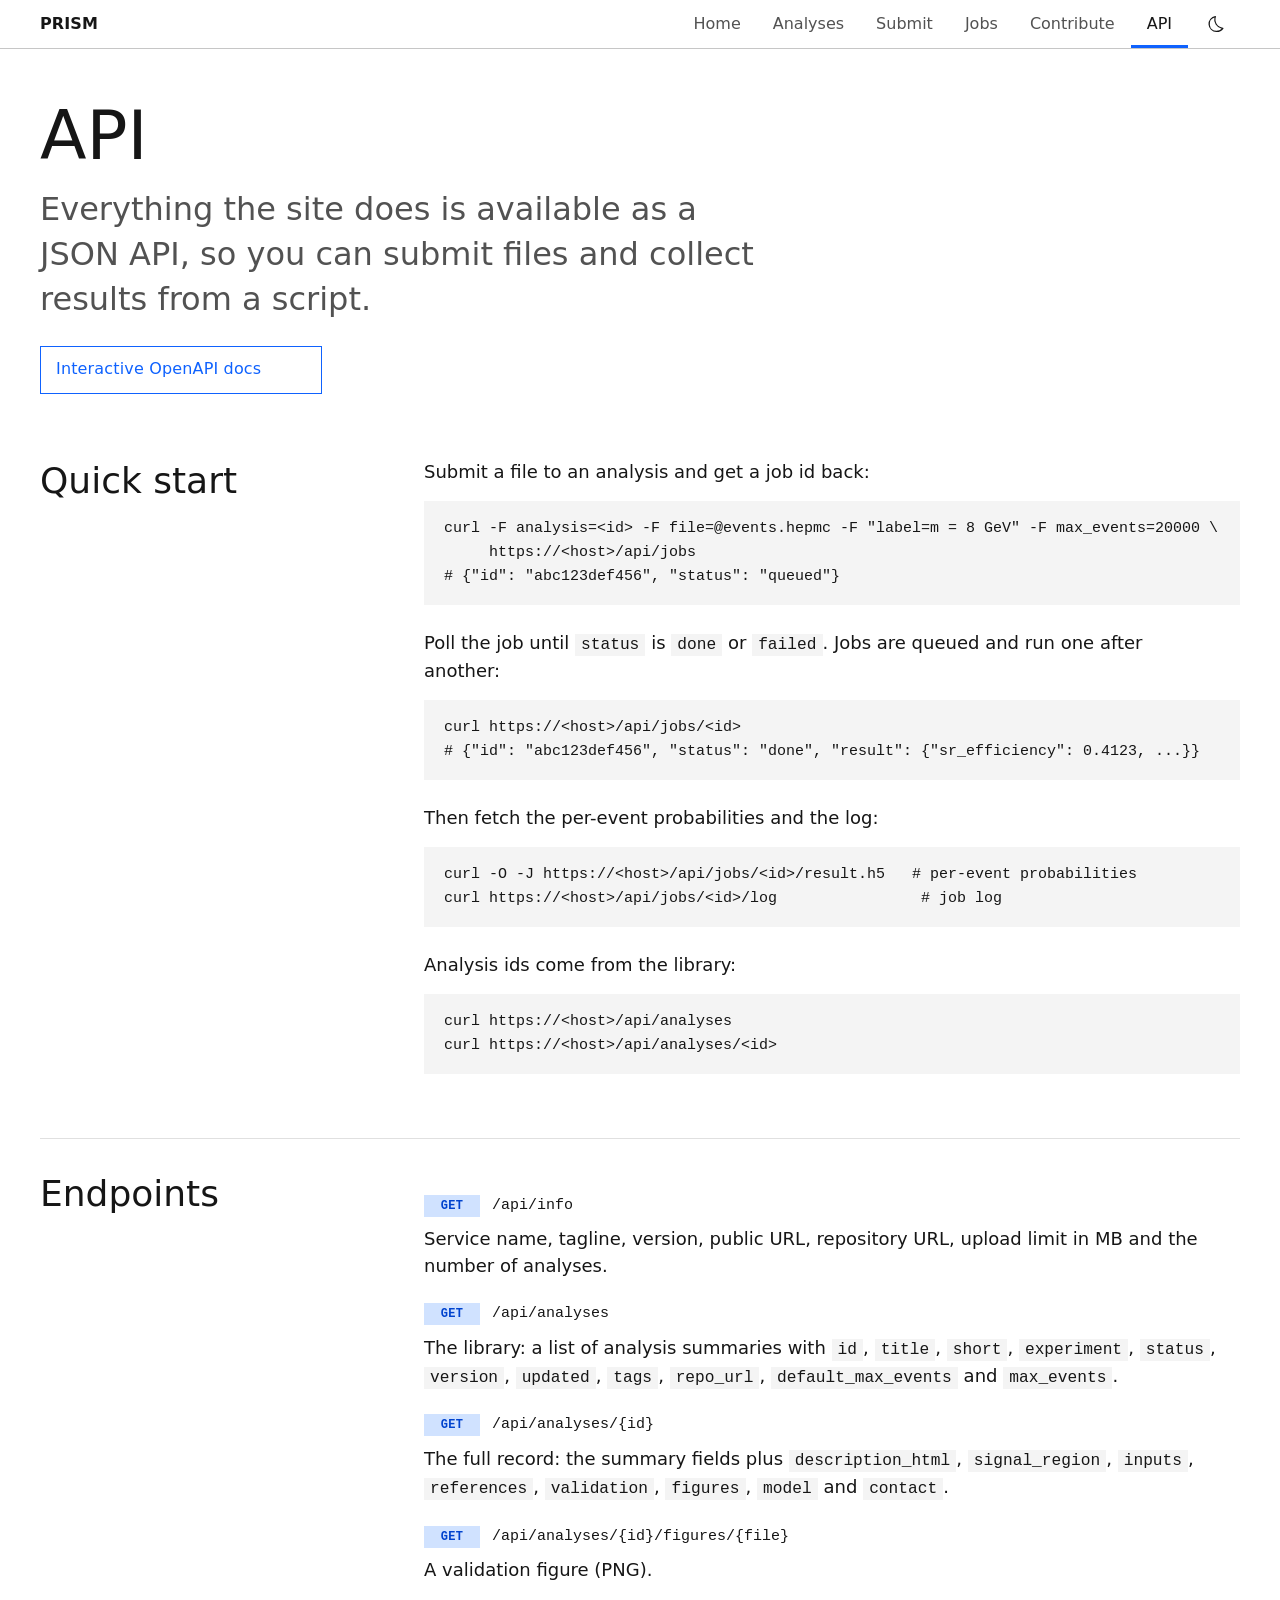
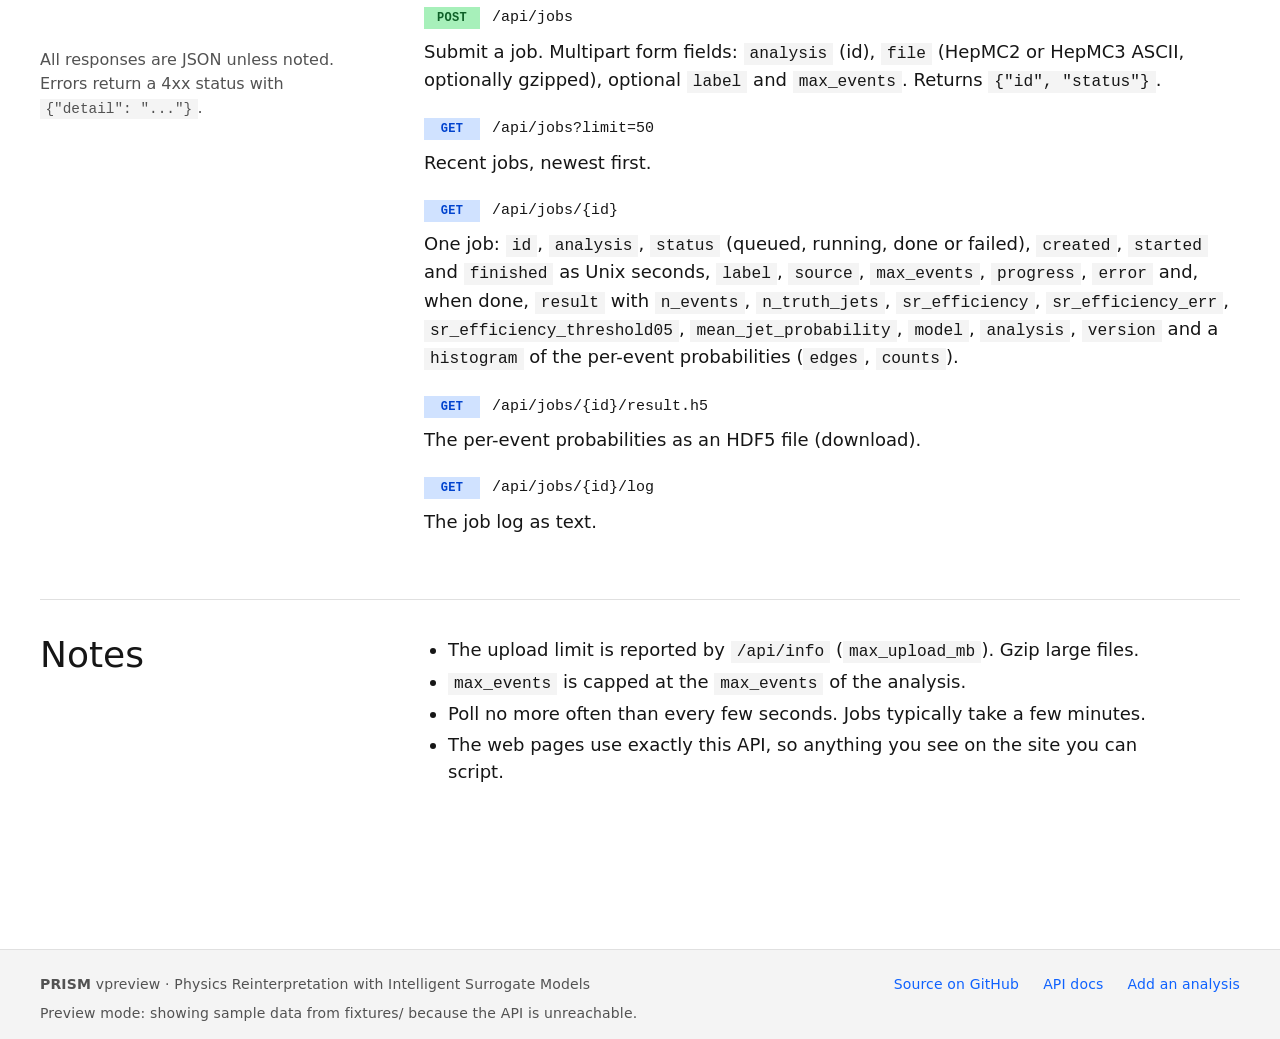
==== src/jet_surrogate/service/static/api.html @ 3278fd74 "Add the PRISM front end IBM Carbon pages for the analysis library, analysis detail, submission with " ====
<!doctype html>
<html lang="en">
<head>
  <meta charset="utf-8">
  <meta name="viewport" content="width=device-width, initial-scale=1">
  <meta name="color-scheme" content="light dark">
  <title>API · PRISM</title>
  <meta name="description" content="HTTP API of PRISM: submit HepMC files, poll jobs and download results from scripts.">
  <meta property="og:title" content="API · PRISM">
  <meta property="og:site_name" content="PRISM">
  <link rel="icon" href="favicon.svg" type="image/svg+xml">
  <link rel="preconnect" href="https://1.www.s81c.com" crossorigin>
  <link rel="stylesheet" href="https://1.www.s81c.com/common/carbon/plex/sans.css">
  <link rel="stylesheet" href="https://1.www.s81c.com/common/carbon/plex/mono.css">
  <link rel="stylesheet" href="https://1.www.s81c.com/common/carbon/web-components/tag/v2/latest/themes.css">
  <link rel="stylesheet" href="css/site.css?v=1">
  <script src="js/app.js" defer></script>
</head>
<body class="cds-theme-zone-white" data-page="api">
  <script>
    /* Theme: follow the browser/system preference, with a manual override
       stored in localStorage (set by the header toggle) */
    (function () {
      var m = window.matchMedia('(prefers-color-scheme: dark)');
      function current() {
        var stored = null;
        try { stored = localStorage.getItem('theme'); } catch (e) {}
        return stored || (m.matches ? 'dark' : 'light');
      }
      function apply() {
        document.body.className = current() === 'dark' ? 'cds-theme-zone-g100' : 'cds-theme-zone-white';
      }
      apply();
      m.addEventListener('change', apply);
      document.addEventListener('click', function (e) {
        if (e.target.closest && e.target.closest('.theme-toggle')) {
          var next = current() === 'dark' ? 'light' : 'dark';
          try { localStorage.setItem('theme', next); } catch (e2) {}
          apply();
        }
      });
    })();
  </script>
  <a class="skip-link" href="#main">Skip to main content</a>

  <header class="site-header">
    <div class="site-header__inner container">
      <a class="site-header__name" href="index.html">PRISM</a>
      <nav class="site-header__nav" aria-label="Site">
        <a href="index.html">Home</a>
        <a href="analyses.html">Analyses</a>
        <a href="submit.html">Submit</a>
        <a href="jobs.html">Jobs</a>
        <a href="contribute.html">Contribute</a>
        <a href="api.html" aria-current="page">API</a>
      </nav>
      <button class="theme-toggle" type="button" aria-label="Toggle light and dark mode">
        <svg class="icon-moon" viewBox="0 0 32 32" aria-hidden="true"><path d="M13.502 5.414a15.075 15.075 0 0 0 11.594 18.194 11.113 11.113 0 0 1-7.975 3.39c-.138 0-.278.005-.418 0a11.094 11.094 0 0 1-3.2-21.584M14.98 3a1.002 1.002 0 0 0-.175.016 13.096 13.096 0 0 0 1.825 25.981c.164.006.328 0 .49 0a13.072 13.072 0 0 0 10.703-5.555 1.01 1.01 0 0 0-.783-1.565A13.08 13.08 0 0 1 15.89 4.38 1.015 1.015 0 0 0 14.98 3Z"/></svg>
        <svg class="icon-sun" viewBox="0 0 32 32" aria-hidden="true"><path d="M16 12.005a4 4 0 1 1-4 4 4.005 4.005 0 0 1 4-4m0-2a6 6 0 1 0 6 6 6 6 0 0 0-6-6ZM5.394 6.813 6.81 5.399l3.505 3.506L8.9 10.319zM2 15.005h5v2H2zm3.394 10.193L8.9 21.692l1.414 1.414-3.505 3.506zM15 25.005h2v5h-2zm6.687-1.9 1.414-1.414 3.506 3.506-1.414 1.414zm3.313-8.1h5v2h-5zm-3.313-6.101 3.506-3.506 1.414 1.414-3.506 3.506zM15 2.005h2v5h-2z"/></svg>
      </button>
    </div>
  </header>

  <main id="main">
    <div class="container">

      <div class="page-head">
        <h1 class="page-title">API</h1>
        <p class="page-subtitle">
          Everything the site does is available as a JSON API, so you can
          submit files and collect results from a script.
        </p>
        <div class="btn-row">
          <a class="btn btn--tertiary" href="/docs">Interactive OpenAPI docs</a>
        </div>
      </div>

      <section class="section section--first">
        <h2>Quick start</h2>
        <div class="section__body">
          <p>Submit a file to an analysis and get a job id back:</p>
          <pre><code>curl -F analysis=&lt;id&gt; -F file=@events.hepmc -F &quot;label=m = 8 GeV&quot; -F max_events=20000 \
     https://&lt;host&gt;/api/jobs
# {&quot;id&quot;: &quot;abc123def456&quot;, &quot;status&quot;: &quot;queued&quot;}</code></pre>
          <p>Poll the job until <code>status</code> is <code>done</code> or <code>failed</code>. Jobs are queued and run one after another:</p>
          <pre><code>curl https://&lt;host&gt;/api/jobs/&lt;id&gt;
# {&quot;id&quot;: &quot;abc123def456&quot;, &quot;status&quot;: &quot;done&quot;, &quot;result&quot;: {&quot;sr_efficiency&quot;: 0.4123, ...}}</code></pre>
          <p>Then fetch the per-event probabilities and the log:</p>
          <pre><code>curl -O -J https://&lt;host&gt;/api/jobs/&lt;id&gt;/result.h5   # per-event probabilities
curl https://&lt;host&gt;/api/jobs/&lt;id&gt;/log                # job log</code></pre>
          <p>Analysis ids come from the library:</p>
          <pre><code>curl https://&lt;host&gt;/api/analyses
curl https://&lt;host&gt;/api/analyses/&lt;id&gt;</code></pre>
        </div>
      </section>

      <section class="section">
        <h2>Endpoints</h2>
        <p class="section__rail-note">All responses are JSON unless noted. Errors return a 4xx status with <code>{"detail": "..."}</code>.</p>
        <div class="section__body">
          <div class="endpoint"><span class="method">GET</span><code>/api/info</code></div>
          <p>Service name, tagline, version, public URL, repository URL, upload limit in MB and the number of analyses.</p>
          <div class="endpoint"><span class="method">GET</span><code>/api/analyses</code></div>
          <p>The library: a list of analysis summaries with <code>id</code>, <code>title</code>, <code>short</code>, <code>experiment</code>, <code>status</code>, <code>version</code>, <code>updated</code>, <code>tags</code>, <code>repo_url</code>, <code>default_max_events</code> and <code>max_events</code>.</p>
          <div class="endpoint"><span class="method">GET</span><code>/api/analyses/{id}</code></div>
          <p>The full record: the summary fields plus <code>description_html</code>, <code>signal_region</code>, <code>inputs</code>, <code>references</code>, <code>validation</code>, <code>figures</code>, <code>model</code> and <code>contact</code>.</p>
          <div class="endpoint"><span class="method">GET</span><code>/api/analyses/{id}/figures/{file}</code></div>
          <p>A validation figure (PNG).</p>
          <div class="endpoint"><span class="method method--post">POST</span><code>/api/jobs</code></div>
          <p>Submit a job. Multipart form fields: <code>analysis</code> (id), <code>file</code> (HepMC2 or HepMC3 ASCII, optionally gzipped), optional <code>label</code> and <code>max_events</code>. Returns <code>{"id", "status"}</code>.</p>
          <div class="endpoint"><span class="method">GET</span><code>/api/jobs?limit=50</code></div>
          <p>Recent jobs, newest first.</p>
          <div class="endpoint"><span class="method">GET</span><code>/api/jobs/{id}</code></div>
          <p>One job: <code>id</code>, <code>analysis</code>, <code>status</code> (queued, running, done or failed), <code>created</code>, <code>started</code> and <code>finished</code> as Unix seconds, <code>label</code>, <code>source</code>, <code>max_events</code>, <code>progress</code>, <code>error</code> and, when done, <code>result</code> with <code>n_events</code>, <code>n_truth_jets</code>, <code>sr_efficiency</code>, <code>sr_efficiency_err</code>, <code>sr_efficiency_threshold05</code>, <code>mean_jet_probability</code>, <code>model</code>, <code>analysis</code>, <code>version</code> and a <code>histogram</code> of the per-event probabilities (<code>edges</code>, <code>counts</code>).</p>
          <div class="endpoint"><span class="method">GET</span><code>/api/jobs/{id}/result.h5</code></div>
          <p>The per-event probabilities as an HDF5 file (download).</p>
          <div class="endpoint"><span class="method">GET</span><code>/api/jobs/{id}/log</code></div>
          <p>The job log as text.</p>
        </div>
      </section>

      <section class="section">
        <h2>Notes</h2>
        <div class="section__body">
          <ul>
            <li>The upload limit is reported by <code>/api/info</code> (<code>max_upload_mb</code>). Gzip large files.</li>
            <li><code>max_events</code> is capped at the <code>max_events</code> of the analysis.</li>
            <li>Poll no more often than every few seconds. Jobs typically take a few minutes.</li>
            <li>The web pages use exactly this API, so anything you see on the site you can script.</li>
          </ul>
        </div>
      </section>
    </div>
  </main>

  <footer class="site-footer">
    <div class="site-footer__inner container">
      <span><strong>PRISM</strong> <span data-info-version></span> · <span data-info-tagline>Physics Reinterpretation with Intelligent Surrogate Models</span></span>
      <span class="site-footer__links">
        <a href="https://github.com/jburzy/jet-surrogate" rel="noopener" data-info-repo>Source on GitHub</a>
        <a href="/docs">API docs</a>
        <a href="contribute.html">Add an analysis</a>
      </span>
    </div>
  </footer>
</body>
</html>
---- src/jet_surrogate/service/static/css/site.css ----
/* PRISM (Physics Reinterpretation with Intelligent Surrogate Models). Carbon Design System.
   Tokens come from Carbon's themes.css (cds-theme-zone-white or
   cds-theme-zone-g100 on <body>). Layout: 99rem max container, section
   heading rail on the left at desktop widths. Breakpoints 42rem and 66rem. */

*,
*::before,
*::after {
  box-sizing: border-box;
}

html {
  font-size: 100%;
}

body {
  margin: 0;
  min-height: 100vh;
  display: flex;
  flex-direction: column;
  background: var(--cds-background, #ffffff);
  color: var(--cds-text-primary, #161616);
  font-family: 'IBM Plex Sans', system-ui, -apple-system, 'Helvetica Neue', Arial, sans-serif;
  font-size: 1rem;
  line-height: 1.5;
  -webkit-font-smoothing: antialiased;
}

@media (min-width: 66rem) {
  body {
    font-size: 1.125rem;
    line-height: 1.5;
  }
}

code,
pre,
kbd,
.mono {
  font-family: 'IBM Plex Mono', 'Menlo', 'Consolas', monospace;
}

a {
  color: var(--cds-link-primary, #0f62fe);
  text-decoration: none;
}

a:hover {
  color: var(--cds-link-primary-hover, #0043ce);
  text-decoration: underline;
}

a:focus-visible,
button:focus-visible,
summary:focus-visible,
input:focus-visible,
select:focus-visible,
textarea:focus-visible,
[tabindex]:focus-visible {
  outline: 2px solid var(--cds-focus, #0f62fe);
  outline-offset: -2px;
}

img {
  max-width: 100%;
  height: auto;
}

[hidden] {
  display: none !important;
}

.visually-hidden {
  position: absolute;
  width: 1px;
  height: 1px;
  margin: -1px;
  padding: 0;
  overflow: hidden;
  clip: rect(0 0 0 0);
  white-space: nowrap;
  border: 0;
}

/* ---------- Container ---------- */

.container {
  max-width: 99rem;
  margin: 0 auto;
  padding: 0 1rem;
}

@media (min-width: 42rem) {
  .container {
    padding: 0 2rem;
  }
}

@media (min-width: 66rem) {
  .container {
    padding: 0 2.5rem;
  }
}

/* ---------- Skip link ---------- */

.skip-link {
  position: absolute;
  left: -9999px;
  top: 0;
  z-index: 9999;
  padding: 0.75rem 1rem;
  background: var(--cds-background-inverse, #393939);
  color: var(--cds-text-inverse, #ffffff);
}

.skip-link:focus {
  left: 0;
}

/* ---------- Header (Carbon UI shell style) ---------- */

.site-header {
  position: sticky;
  top: 0;
  z-index: 100;
  background: var(--cds-background, #ffffff);
  border-bottom: 1px solid var(--cds-border-subtle-01, #c6c6c6);
}

.site-header__inner {
  display: flex;
  align-items: center;
  height: 3rem;
}

.site-header__name {
  font-size: 1rem;
  font-weight: 600;
  letter-spacing: 0.1px;
  color: var(--cds-text-primary, #161616);
  white-space: nowrap;
  padding-right: 1rem;
}

.site-header__name:hover {
  color: var(--cds-text-primary, #161616);
  text-decoration: none;
}

.site-header__nav {
  margin-left: auto;
  display: flex;
  height: 100%;
}

.site-header__nav a {
  display: flex;
  align-items: center;
  height: 100%;
  padding: 0 1rem;
  font-size: 1rem;
  color: var(--cds-text-secondary, #525252);
  border-bottom: 3px solid transparent;
  border-top: 3px solid transparent;
}

.site-header__nav a:hover {
  background: var(--cds-background-hover, rgba(141, 141, 141, 0.12));
  color: var(--cds-text-primary, #161616);
  text-decoration: none;
}

.site-header__nav a[aria-current='page'] {
  color: var(--cds-text-primary, #161616);
  border-bottom-color: var(--cds-border-interactive, #0f62fe);
}

/* Narrow screens: name + toggle on the first row, nav on its own
   scrollable row so all items stay reachable */
@media (max-width: 41.98rem) {
  .site-header__inner {
    flex-wrap: wrap;
    height: auto;
  }

  .site-header__name {
    display: flex;
    align-items: center;
    height: 2.75rem;
    order: 1;
  }

  button.theme-toggle {
    order: 2;
    margin-left: auto;
    height: 2.75rem;
  }

  .site-header__nav {
    order: 3;
    width: 100%;
    margin-left: 0;
    height: 2.75rem;
    overflow-x: auto;
  }

  .site-header__nav a {
    padding: 0 0.75rem;
    white-space: nowrap;
  }
}

.theme-toggle {
  display: flex;
  align-items: center;
  justify-content: center;
  width: 3rem;
  height: 3rem;
  margin-left: 0.25rem;
  background: none;
  border: none;
  cursor: pointer;
  color: var(--cds-icon-primary, #161616);
}

.theme-toggle:hover {
  background: var(--cds-background-hover, rgba(141, 141, 141, 0.12));
}

.theme-toggle svg {
  width: 1.25rem;
  height: 1.25rem;
  fill: currentColor;
}

.theme-toggle .icon-sun {
  display: none;
}

.cds-theme-zone-g100 .theme-toggle .icon-moon {
  display: none;
}

.cds-theme-zone-g100 .theme-toggle .icon-sun {
  display: block;
}

/* ---------- Main ---------- */

main {
  flex: 1 0 auto;
  padding-top: 2rem;
  padding-bottom: 4rem;
}

@media (min-width: 66rem) {
  main {
    padding-top: 3rem;
    padding-bottom: 6rem;
  }
}

/* ---------- Type ---------- */

.page-title {
  margin: 0 0 0.75rem;
  font-size: clamp(2.25rem, 1.5rem + 3.5vw, 4.25rem);
  line-height: 1.15;
  font-weight: 300;
}

.page-subtitle {
  margin: 0 0 1rem;
  max-width: 46rem;
  font-size: clamp(1.375rem, 1rem + 1.25vw, 2rem);
  line-height: 1.4;
  font-weight: 300;
  color: var(--cds-text-secondary, #525252);
}

.eyebrow {
  margin: 0 0 0.25rem;
  font-size: 0.875rem;
  letter-spacing: 0.16px;
  color: var(--cds-text-secondary, #525252);
}

@media (min-width: 66rem) {
  .eyebrow {
    font-size: 1.125rem;
  }
}

h2 {
  margin: 0 0 1rem;
  font-size: clamp(1.625rem, 1.25rem + 1.25vw, 2.25rem);
  line-height: 1.3;
  font-weight: 400;
}

h3 {
  margin: 0 0 0.5rem;
  font-size: 1.5rem;
  line-height: 1.4;
  font-weight: 600;
}

h4 {
  margin: 1.5rem 0 0.5rem;
  font-size: 1.125rem;
  line-height: 1.4;
  font-weight: 600;
}

p {
  margin: 0 0 1rem;
  max-width: 46rem;
}

ul,
ol {
  max-width: 46rem;
  margin: 0 0 1rem;
  padding-left: 1.5rem;
}

li {
  margin: 0.25rem 0;
}

.muted {
  color: var(--cds-text-secondary, #525252);
}

.small {
  font-size: 0.875rem;
  line-height: 1.4;
}

p code,
li code,
td code {
  background: var(--cds-layer-01, #f4f4f4);
  padding: 0.125em 0.375em;
  font-size: 0.9em;
}

pre {
  max-width: 60rem;
  margin: 1rem 0 1.5rem;
  padding: 1rem 1.25rem;
  background: var(--cds-layer-01, #f4f4f4);
  overflow-x: auto;
  font-size: 0.9375rem;
  line-height: 1.6;
}

pre code {
  background: none;
  padding: 0;
  font-size: inherit;
}

/* ---------- Page head (title block) ---------- */

.page-head {
  margin-bottom: 3rem;
}

@media (min-width: 66rem) {
  .page-head {
    margin-bottom: 4rem;
  }
}

.page-head .tag-row {
  margin-bottom: 1rem;
}

/* ---------- Home hero ---------- */

.hero {
  padding: 1rem 0 3rem;
  margin-bottom: 3rem;
  border-bottom: 1px solid var(--cds-border-subtle-00, #e0e0e0);
}

.hero .page-subtitle {
  max-width: 52rem;
}

@media (min-width: 66rem) {
  .hero {
    padding-top: 2rem;
    padding-bottom: 4rem;
    margin-bottom: 4rem;
  }
}

/* ---------- Section: heading rail left, content right ---------- */

.section {
  margin: 0 0 3rem;
  padding-top: 2rem;
  border-top: 1px solid var(--cds-border-subtle-00, #e0e0e0);
}

.section--first {
  border-top: none;
  padding-top: 0;
}

.section__body > :last-child {
  margin-bottom: 0;
}

@media (min-width: 66rem) {
  .section {
    display: grid;
    grid-template-columns: minmax(14rem, 20rem) minmax(0, 1fr);
    gap: 2rem 4rem;
    margin-bottom: 4rem;
  }

  .section > h2,
  .section > h3 {
    grid-column: 1;
  }

  .section__rail-note {
    grid-column: 1;
    align-self: start;
  }

  .section__body {
    grid-column: 2;
    grid-row: 1 / span 2;
  }
}

.section__rail-note {
  margin: -0.5rem 0 1.5rem;
  color: var(--cds-text-secondary, #525252);
  font-size: 1rem;
}

/* ---------- Buttons (Carbon primary/tertiary) ---------- */

.btn-row {
  display: flex;
  flex-wrap: wrap;
  gap: 1rem;
  margin: 1.5rem 0 0;
}

.btn {
  display: inline-flex;
  align-items: center;
  min-height: 3rem;
  padding: calc(0.875rem - 3px) 3.75rem calc(0.875rem - 3px) 0.9375rem;
  font-family: inherit;
  font-size: 1rem;
  line-height: 1.29;
  letter-spacing: 0.16px;
  border: 1px solid transparent;
  cursor: pointer;
  text-decoration: none;
}

.btn--primary {
  background: var(--cds-button-primary, #0f62fe);
  color: var(--cds-text-on-color, #ffffff);
}

.btn--primary:hover {
  background: var(--cds-button-primary-hover, #0050e6);
  color: var(--cds-text-on-color, #ffffff);
  text-decoration: none;
}

.btn--tertiary {
  background: transparent;
  color: var(--cds-button-tertiary, #0f62fe);
  border-color: var(--cds-button-tertiary, #0f62fe);
}

.btn--tertiary:hover {
  background: var(--cds-button-tertiary-hover, #0050e6);
  border-color: var(--cds-button-tertiary-hover, #0050e6);
  color: var(--cds-text-on-color, #ffffff);
  text-decoration: none;
}

.btn--ghost {
  background: transparent;
  color: var(--cds-link-primary, #0f62fe);
  padding-right: 0.9375rem;
}

.btn--ghost:hover {
  background: var(--cds-background-hover, rgba(141, 141, 141, 0.12));
  text-decoration: none;
}

.btn--sm {
  min-height: 2rem;
  padding: 0.375rem 1rem;
  font-size: 0.875rem;
}

.btn[disabled],
.btn:disabled {
  background: var(--cds-button-disabled, #c6c6c6);
  border-color: transparent;
  color: var(--cds-text-on-color-disabled, #8d8d8d);
  cursor: not-allowed;
}

/* ---------- Tags (Carbon tag palette) ---------- */

.tag-row {
  display: flex;
  flex-wrap: wrap;
  gap: 0.5rem;
  margin: 0 0 0.75rem;
}

.tag-row .tag {
  margin-right: 0;
}

.tag {
  display: inline-flex;
  align-items: center;
  height: 1.5rem;
  padding: 0 0.625rem;
  margin-right: 0.5rem;
  border-radius: 0.9375rem;
  font-size: 0.75rem;
  font-weight: 400;
  letter-spacing: 0.32px;
  white-space: nowrap;
  vertical-align: middle;
  position: relative;
  top: -0.0625rem;
  background: var(--cds-layer-02, #e0e0e0);
  color: var(--cds-text-primary, #161616);
}

.tag--blue {
  background: #d0e2ff;
  color: #0043ce;
}

.tag--green {
  background: #a7f0ba;
  color: #0e6027;
}

.tag--purple {
  background: #e8daff;
  color: #6929c4;
}

.tag--cyan {
  background: #bae6ff;
  color: #00539a;
}

.tag--teal {
  background: #9ef0f0;
  color: #004144;
}

.tag--magenta {
  background: #ffd6e8;
  color: #9f1853;
}

.tag--red {
  background: #ffd7d9;
  color: #a2191f;
}

.tag--gray {
  background: #e0e0e0;
  color: #393939;
}

.tag--warm {
  background: #e5e0df;
  color: #3c3838;
}

.cds-theme-zone-g100 .tag--blue {
  background: #0043ce;
  color: #d0e2ff;
}

.cds-theme-zone-g100 .tag--green {
  background: #0e6027;
  color: #a7f0ba;
}

.cds-theme-zone-g100 .tag--purple {
  background: #6929c4;
  color: #e8daff;
}

.cds-theme-zone-g100 .tag--cyan {
  background: #003a6d;
  color: #82cfff;
}

.cds-theme-zone-g100 .tag--teal {
  background: #004144;
  color: #3ddbd9;
}

.cds-theme-zone-g100 .tag--magenta {
  background: #9f1853;
  color: #ffd6e8;
}

.cds-theme-zone-g100 .tag--red {
  background: #a2191f;
  color: #ffd7d9;
}

.cds-theme-zone-g100 .tag--gray {
  background: #525252;
  color: #e0e0e0;
}

.cds-theme-zone-g100 .tag--warm {
  background: #565151;
  color: #e5e0df;
}

/* ---------- Steps (how it works) ---------- */

.steps {
  list-style: none;
  display: grid;
  grid-template-columns: 1fr;
  gap: 1px;
  margin: 0;
  padding: 0;
  max-width: none;
}

@media (min-width: 42rem) {
  .steps {
    grid-template-columns: repeat(3, minmax(0, 1fr));
  }
}

.steps li {
  margin: 0;
  padding: 1.5rem;
  background: var(--cds-layer-01, #f4f4f4);
}

.steps .step__num {
  display: block;
  font-family: 'IBM Plex Mono', monospace;
  font-size: 2rem;
  font-weight: 300;
  line-height: 1;
  margin-bottom: 1rem;
  color: var(--cds-link-primary, #0f62fe);
}

.steps h3 {
  font-size: 1.125rem;
  margin: 0 0 0.5rem;
}

.steps p {
  margin: 0;
  font-size: 1rem;
  color: var(--cds-text-secondary, #525252);
}

/* ---------- Analysis cards ---------- */

.card-grid {
  display: grid;
  grid-template-columns: 1fr;
  gap: 1px;
}

@media (min-width: 42rem) {
  .card-grid {
    grid-template-columns: repeat(2, minmax(0, 1fr));
  }
}

@media (min-width: 66rem) {
  .card-grid {
    grid-template-columns: repeat(3, minmax(0, 1fr));
  }
}

.card {
  position: relative;
  display: flex;
  flex-direction: column;
  min-height: 14rem;
  padding: 1.5rem;
  background: var(--cds-layer-01, #f4f4f4);
  border-bottom: 3px solid transparent;
}

.card:hover {
  background: var(--cds-layer-hover-01, #e8e8e8);
}

.card:focus-within {
  outline: 2px solid var(--cds-focus, #0f62fe);
  outline-offset: -2px;
}

.card h3 {
  font-size: 1.25rem;
  font-weight: 600;
  line-height: 1.35;
  margin: 0 0 0.5rem;
}

.card h3 a {
  color: inherit;
}

.card h3 a:hover {
  text-decoration: none;
}

.card h3 a::after {
  content: '';
  position: absolute;
  inset: 0;
}

.card p {
  margin: 0 0 1rem;
  font-size: 1rem;
  color: var(--cds-text-secondary, #525252);
}

.card__meta {
  margin-top: auto;
  display: flex;
  justify-content: space-between;
  align-items: flex-end;
  gap: 1rem;
  font-size: 0.875rem;
  color: var(--cds-text-secondary, #525252);
}

.card__arrow {
  width: 1.25rem;
  height: 1.25rem;
  fill: var(--cds-link-primary, #0f62fe);
  flex: none;
}

.empty {
  padding: 1.5rem;
  background: var(--cds-layer-01, #f4f4f4);
  color: var(--cds-text-secondary, #525252);
}

/* ---------- Key/value list ---------- */

.kv {
  display: grid;
  grid-template-columns: 1fr;
  gap: 0.25rem 1.5rem;
  margin: 0 0 1rem;
  max-width: 46rem;
}

@media (min-width: 42rem) {
  .kv {
    grid-template-columns: max-content minmax(0, 1fr);
  }
}

.kv dt {
  color: var(--cds-text-secondary, #525252);
  font-size: 0.9375rem;
}

.kv dd {
  margin: 0 0 0.5rem;
  overflow-wrap: anywhere;
}

@media (min-width: 42rem) {
  .kv dd {
    margin-bottom: 0.25rem;
  }
}

/* ---------- Tables (Carbon data table look) ---------- */

.table-wrap {
  overflow-x: auto;
  max-width: 100%;
  margin: 0 0 1rem;
}

table.data {
  width: 100%;
  border-collapse: collapse;
  font-size: 0.9375rem;
}

table.data th,
table.data td {
  text-align: left;
  padding: 0.75rem 1rem;
  vertical-align: top;
  border-bottom: 1px solid var(--cds-border-subtle-00, #e0e0e0);
}

table.data th {
  background: var(--cds-layer-accent-01, #e0e0e0);
  font-weight: 600;
  white-space: nowrap;
}

table.data tbody tr {
  background: var(--cds-layer-01, #f4f4f4);
}

table.data tbody tr:hover {
  background: var(--cds-layer-hover-01, #e8e8e8);
}

table.data td.num,
table.data th.num {
  text-align: right;
  font-variant-numeric: tabular-nums;
}

table.data td.nowrap {
  white-space: nowrap;
}

/* ---------- Figures (validation plots) ---------- */

.figure-grid {
  display: grid;
  grid-template-columns: 1fr;
  gap: 2rem;
  margin: 0 0 1.5rem;
}

@media (min-width: 42rem) {
  .figure-grid {
    grid-template-columns: repeat(auto-fit, minmax(20rem, 1fr));
  }
}

.figure-grid figure {
  margin: 0;
}

.figure-grid img {
  display: block;
  width: 100%;
  background: #ffffff;
  padding: 0.5rem;
}

.figure-grid figcaption {
  padding-top: 0.5rem;
  font-size: 0.9375rem;
  line-height: 1.45;
  color: var(--cds-text-secondary, #525252);
}

.figure-missing {
  display: flex;
  align-items: center;
  justify-content: center;
  aspect-ratio: 4 / 3;
  background: var(--cds-layer-01, #f4f4f4);
  color: var(--cds-text-secondary, #525252);
  font-size: 0.875rem;
  padding: 1rem;
  text-align: center;
}

/* ---------- Forms (Carbon text input / select) ---------- */

.form {
  max-width: 46rem;
}

.field {
  margin: 0 0 1.5rem;
}

.field label,
.field .field__label {
  display: block;
  margin-bottom: 0.5rem;
  font-size: 0.75rem;
  letter-spacing: 0.32px;
  color: var(--cds-text-secondary, #525252);
}

.field input[type='text'],
.field input[type='number'],
.field select,
.field textarea {
  display: block;
  width: 100%;
  height: 2.5rem;
  padding: 0 1rem;
  font-family: inherit;
  font-size: 0.875rem;
  color: var(--cds-text-primary, #161616);
  background: var(--cds-field-01, #f4f4f4);
  border: none;
  border-bottom: 1px solid var(--cds-border-strong-01, #8d8d8d);
  border-radius: 0;
}

.field select {
  appearance: none;
  -webkit-appearance: none;
  padding-right: 2.5rem;
  background-image: url("data:image/svg+xml,%3Csvg xmlns='http://www.w3.org/2000/svg' viewBox='0 0 16 16'%3E%3Cpath fill='%23161616' d='M8 11 3 6l.7-.7L8 9.6l4.3-4.3.7.7z'/%3E%3C/svg%3E");
  background-repeat: no-repeat;
  background-position: right 1rem center;
  background-size: 1rem;
}

.cds-theme-zone-g100 .field select {
  background-image: url("data:image/svg+xml,%3Csvg xmlns='http://www.w3.org/2000/svg' viewBox='0 0 16 16'%3E%3Cpath fill='%23f4f4f4' d='M8 11 3 6l.7-.7L8 9.6l4.3-4.3.7.7z'/%3E%3C/svg%3E");
}

.field input:focus,
.field select:focus,
.field textarea:focus {
  outline: 2px solid var(--cds-focus, #0f62fe);
  outline-offset: -2px;
}

.field input[disabled],
.field select[disabled] {
  color: var(--cds-text-disabled, #c6c6c6);
  border-bottom-color: transparent;
  cursor: not-allowed;
}

.field__help {
  margin: 0.375rem 0 0;
  font-size: 0.75rem;
  letter-spacing: 0.32px;
  color: var(--cds-text-helper, #6f6f6f);
}

.field__help--error {
  color: var(--cds-text-error, #da1e28);
}

.field--narrow {
  max-width: 16rem;
}

/* ---------- Drop zone (Carbon file uploader drop container) ---------- */

.dropzone {
  display: flex;
  flex-direction: column;
  align-items: center;
  justify-content: center;
  gap: 0.5rem;
  min-height: 8rem;
  padding: 1.5rem;
  text-align: center;
  border: 1px dashed var(--cds-border-strong-01, #8d8d8d);
  background: var(--cds-field-01, #f4f4f4);
  color: var(--cds-link-primary, #0f62fe);
  cursor: pointer;
}

.dropzone:hover,
.dropzone.is-dragover {
  background: var(--cds-field-hover-01, #e8e8e8);
  border-color: var(--cds-border-interactive, #0f62fe);
}

.dropzone.is-dragover {
  border-style: solid;
}

.dropzone svg {
  width: 2rem;
  height: 2rem;
  fill: currentColor;
}

.dropzone .dropzone__hint {
  margin: 0;
  font-size: 0.875rem;
  color: var(--cds-text-secondary, #525252);
}

.file-item {
  display: flex;
  align-items: center;
  gap: 1rem;
  margin-top: 0.5rem;
  padding: 0.75rem 1rem;
  background: var(--cds-layer-01, #f4f4f4);
  font-size: 0.875rem;
}

.file-item__name {
  flex: 1 1 auto;
  min-width: 0;
  overflow-wrap: anywhere;
  font-family: 'IBM Plex Mono', monospace;
}

.file-item__size {
  flex: none;
  color: var(--cds-text-secondary, #525252);
  white-space: nowrap;
}

.file-item__remove {
  flex: none;
  display: inline-flex;
  align-items: center;
  justify-content: center;
  width: 2rem;
  height: 2rem;
  border: none;
  background: none;
  cursor: pointer;
  color: var(--cds-icon-primary, #161616);
}

.file-item__remove:hover {
  background: var(--cds-background-hover, rgba(141, 141, 141, 0.12));
}

.file-item__remove svg {
  width: 1rem;
  height: 1rem;
  fill: currentColor;
}

/* ---------- Progress bar (Carbon progress bar look) ---------- */

.progress {
  margin: 1rem 0;
  max-width: 46rem;
}

.progress__label {
  display: flex;
  justify-content: space-between;
  gap: 1rem;
  font-size: 0.875rem;
  margin-bottom: 0.5rem;
}

.progress__track {
  height: 0.5rem;
  background: var(--cds-layer-accent-01, #e0e0e0);
  overflow: hidden;
}

.progress__bar {
  height: 100%;
  width: 0;
  background: var(--cds-interactive, #0f62fe);
  transition: width 0.2s ease;
}

.progress--indeterminate .progress__bar {
  width: 30%;
  animation: progress-slide 1.4s ease-in-out infinite;
}

@keyframes progress-slide {
  0% {
    transform: translateX(-100%);
  }
  100% {
    transform: translateX(340%);
  }
}

@media (prefers-reduced-motion: reduce) {
  .progress--indeterminate .progress__bar {
    animation: none;
    width: 100%;
    opacity: 0.4;
  }
}

/* ---------- Inline notification (Carbon look) ---------- */

.notification {
  display: flex;
  gap: 0.75rem;
  align-items: flex-start;
  max-width: 46rem;
  margin: 1rem 0;
  padding: 0.875rem 1rem;
  background: var(--cds-layer-01, #f4f4f4);
  border-left: 3px solid var(--cds-support-info, #0043ce);
  font-size: 0.875rem;
  line-height: 1.4;
}

.notification--error {
  border-left-color: var(--cds-support-error, #da1e28);
}

.notification--success {
  border-left-color: var(--cds-support-success, #24a148);
}

.notification--warning {
  border-left-color: var(--cds-support-warning, #f1c21b);
}

.notification--info {
  border-left-color: var(--cds-support-info, #0043ce);
}

.notification svg {
  flex: none;
  width: 1.25rem;
  height: 1.25rem;
  margin-top: 0.0625rem;
}

.notification--error svg {
  fill: var(--cds-support-error, #da1e28);
}

.notification--success svg {
  fill: var(--cds-support-success, #24a148);
}

.notification--warning svg {
  fill: var(--cds-support-warning, #f1c21b);
}

.notification--info svg {
  fill: var(--cds-support-info, #0043ce);
}

.notification strong {
  font-weight: 600;
}

.notification p {
  margin: 0;
  max-width: none;
}

/* ---------- Job status panel + result card ---------- */

.status-panel {
  max-width: 60rem;
  margin: 1.5rem 0;
  padding: 1.5rem;
  background: var(--cds-layer-01, #f4f4f4);
}

.status-panel__head {
  display: flex;
  flex-wrap: wrap;
  align-items: center;
  gap: 0.75rem 1rem;
  margin-bottom: 0.75rem;
}

.status-panel__head h3 {
  margin: 0;
  font-size: 1.125rem;
}

.status-panel__text {
  margin: 0;
  color: var(--cds-text-secondary, #525252);
}

.result {
  max-width: 60rem;
  margin: 1.5rem 0;
  background: var(--cds-layer-01, #f4f4f4);
}

.result__head {
  padding: 1.5rem 1.5rem 0;
}

.result__head h3 {
  margin: 0 0 0.25rem;
  font-size: 1.25rem;
}

.result__grid {
  display: grid;
  grid-template-columns: 1fr;
  gap: 1px;
  margin-top: 1.5rem;
  background: var(--cds-border-subtle-00, #e0e0e0);
}

@media (min-width: 42rem) {
  .result__grid {
    grid-template-columns: minmax(0, 1.2fr) minmax(0, 1fr);
  }
}

.result__cell {
  padding: 1.5rem;
  background: var(--cds-layer-01, #f4f4f4);
}

.stat {
  margin: 0 0 1.25rem;
}

.stat__label {
  display: block;
  font-size: 0.75rem;
  letter-spacing: 0.32px;
  color: var(--cds-text-secondary, #525252);
  margin-bottom: 0.25rem;
}

.stat__value {
  font-family: 'IBM Plex Sans', system-ui, sans-serif;
  font-variant-numeric: tabular-nums;
  font-weight: 300;
  line-height: 1.1;
}

.stat--big .stat__value {
  font-size: clamp(2.5rem, 2rem + 2.5vw, 4rem);
}

.stat--big .stat__err {
  font-size: 0.5em;
  color: var(--cds-text-secondary, #525252);
  margin-left: 0.25em;
}

.stat--big .stat__pct {
  display: block;
  margin-top: 0.25rem;
  font-size: 1.125rem;
  color: var(--cds-text-secondary, #525252);
}

.stat-row {
  display: grid;
  grid-template-columns: repeat(auto-fit, minmax(9rem, 1fr));
  gap: 1rem 1.5rem;
}

.stat-row .stat__value {
  font-size: 1.5rem;
}

.result__explain {
  margin: 0;
  padding: 0 1.5rem 1.5rem;
  font-size: 0.9375rem;
  color: var(--cds-text-secondary, #525252);
  max-width: none;
}

.result__explain strong {
  color: var(--cds-text-primary, #161616);
}

.result__links {
  display: flex;
  flex-wrap: wrap;
  gap: 0.5rem 1rem;
  padding: 0 1.5rem 1.5rem;
  font-size: 0.9375rem;
}

.result__links a {
  display: inline-flex;
  align-items: center;
  gap: 0.375rem;
}

.result__links svg,
.status-panel a svg {
  width: 1rem;
  height: 1rem;
  fill: currentColor;
  vertical-align: -0.125rem;
}

/* ---------- Histogram (inline SVG) ---------- */

.hist {
  display: block;
  width: 100%;
  height: auto;
  max-width: 32rem;
  font-family: 'IBM Plex Mono', monospace;
}

.hist__bar {
  fill: var(--cds-interactive, #0f62fe);
}

.hist__bar:hover {
  fill: var(--cds-link-primary-hover, #0043ce);
}

.hist__axis {
  stroke: var(--cds-border-strong-01, #8d8d8d);
  stroke-width: 1;
}

.hist__grid {
  stroke: var(--cds-border-subtle-01, #c6c6c6);
  stroke-width: 1;
  stroke-dasharray: 2 3;
}

.hist__text {
  fill: var(--cds-text-secondary, #525252);
  font-size: 10px;
}

.hist__title {
  fill: var(--cds-text-primary, #161616);
  font-size: 11px;
}

.hist__caption {
  margin: 0.5rem 0 0;
  font-size: 0.8125rem;
  color: var(--cds-text-secondary, #525252);
}

/* ---------- Status dot for the jobs table ---------- */

.job-id {
  font-family: 'IBM Plex Mono', monospace;
  font-size: 0.875rem;
}

/* ---------- Endpoint list (API page) ---------- */

.endpoint {
  display: flex;
  flex-wrap: wrap;
  align-items: baseline;
  gap: 0.5rem 0.75rem;
  margin: 1.5rem 0 0.5rem;
  font-family: 'IBM Plex Mono', monospace;
  font-size: 0.9375rem;
}

.endpoint .method {
  display: inline-block;
  min-width: 3.5rem;
  padding: 0.125rem 0.5rem;
  text-align: center;
  font-size: 0.75rem;
  font-weight: 600;
  letter-spacing: 0.32px;
  background: #d0e2ff;
  color: #0043ce;
}

.endpoint .method--post {
  background: #a7f0ba;
  color: #0e6027;
}

.cds-theme-zone-g100 .endpoint .method {
  background: #0043ce;
  color: #d0e2ff;
}

.cds-theme-zone-g100 .endpoint .method--post {
  background: #0e6027;
  color: #a7f0ba;
}

.endpoint + p {
  max-width: 60rem;
}

/* ---------- Footer ---------- */

.site-footer {
  border-top: 1px solid var(--cds-border-subtle-00, #e0e0e0);
  background: var(--cds-layer-01, #f4f4f4);
}

.site-footer__inner {
  padding-top: 1.5rem;
  padding-bottom: 1.5rem;
  font-size: 0.875rem;
  letter-spacing: 0.16px;
  color: var(--cds-text-secondary, #525252);
  display: flex;
  flex-wrap: wrap;
  gap: 0.5rem 2rem;
  justify-content: space-between;
}

.site-footer__links {
  display: flex;
  flex-wrap: wrap;
  gap: 0.5rem 1.5rem;
}
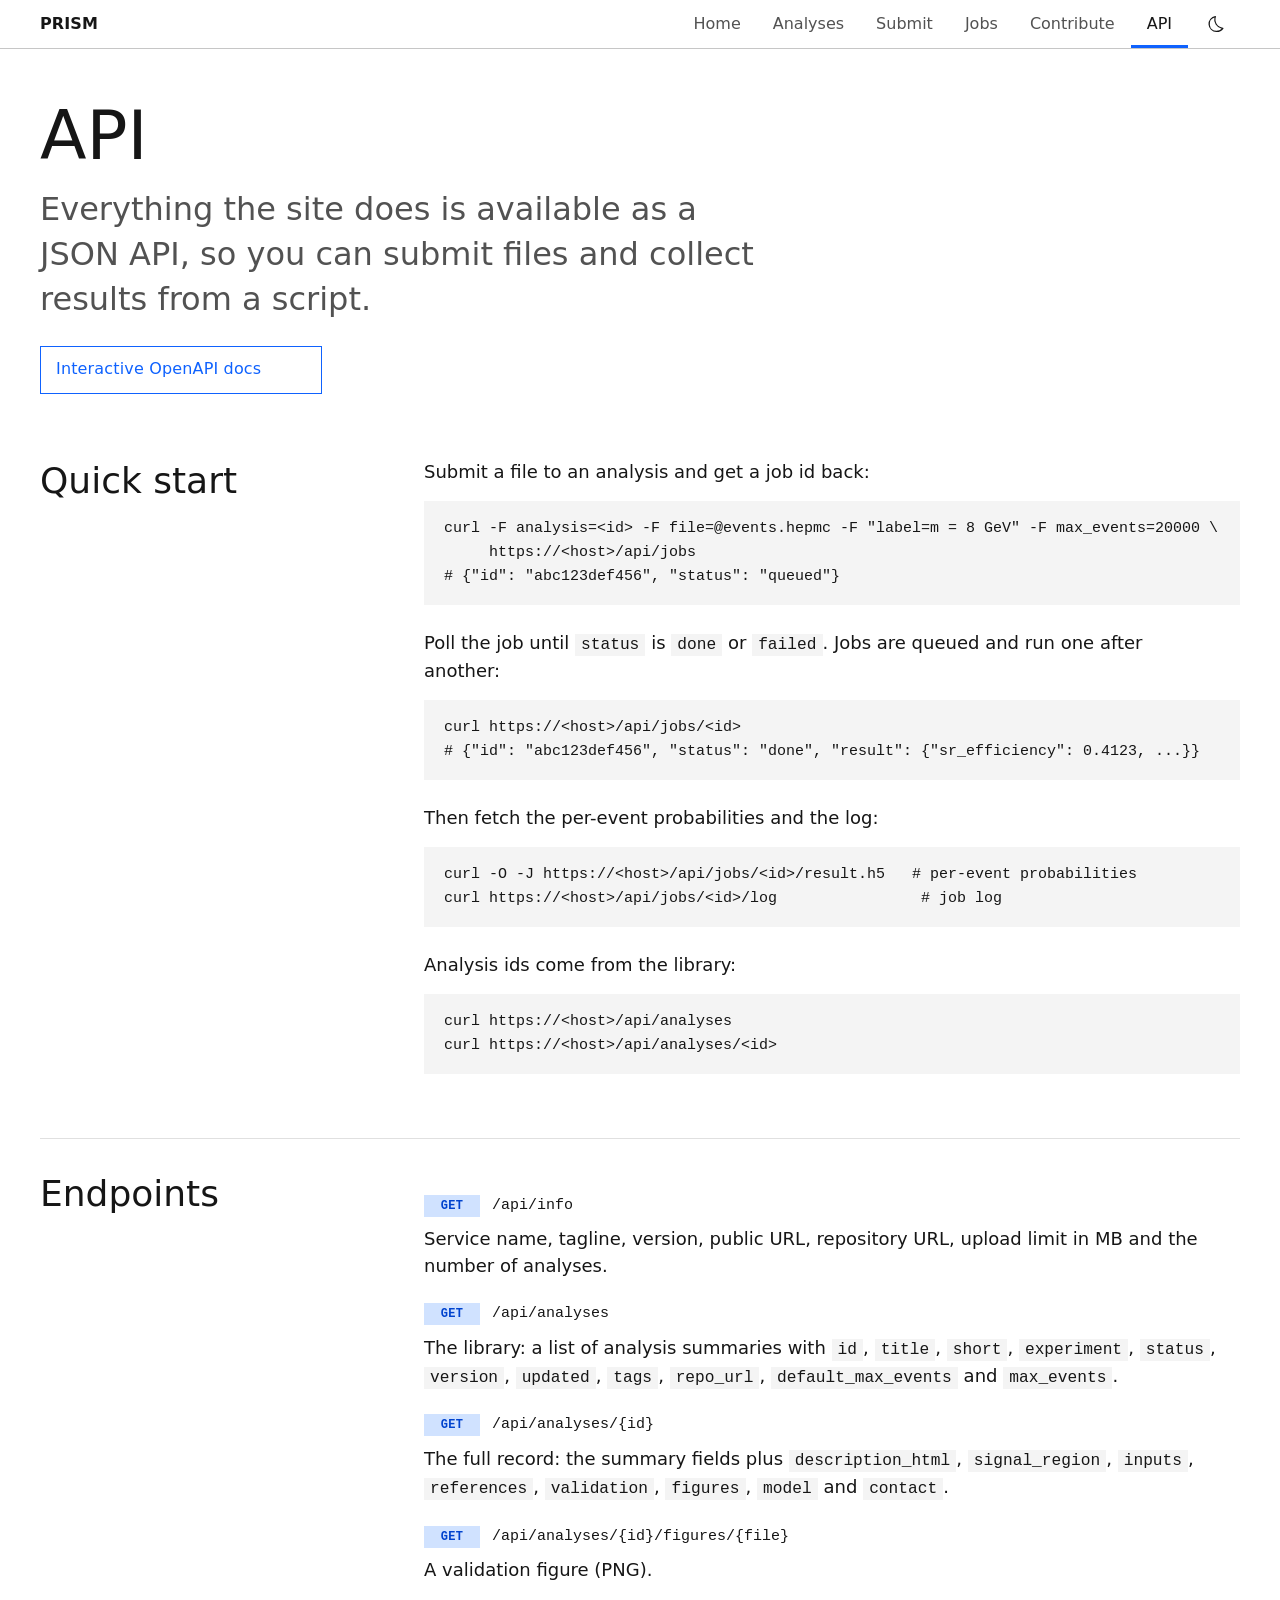
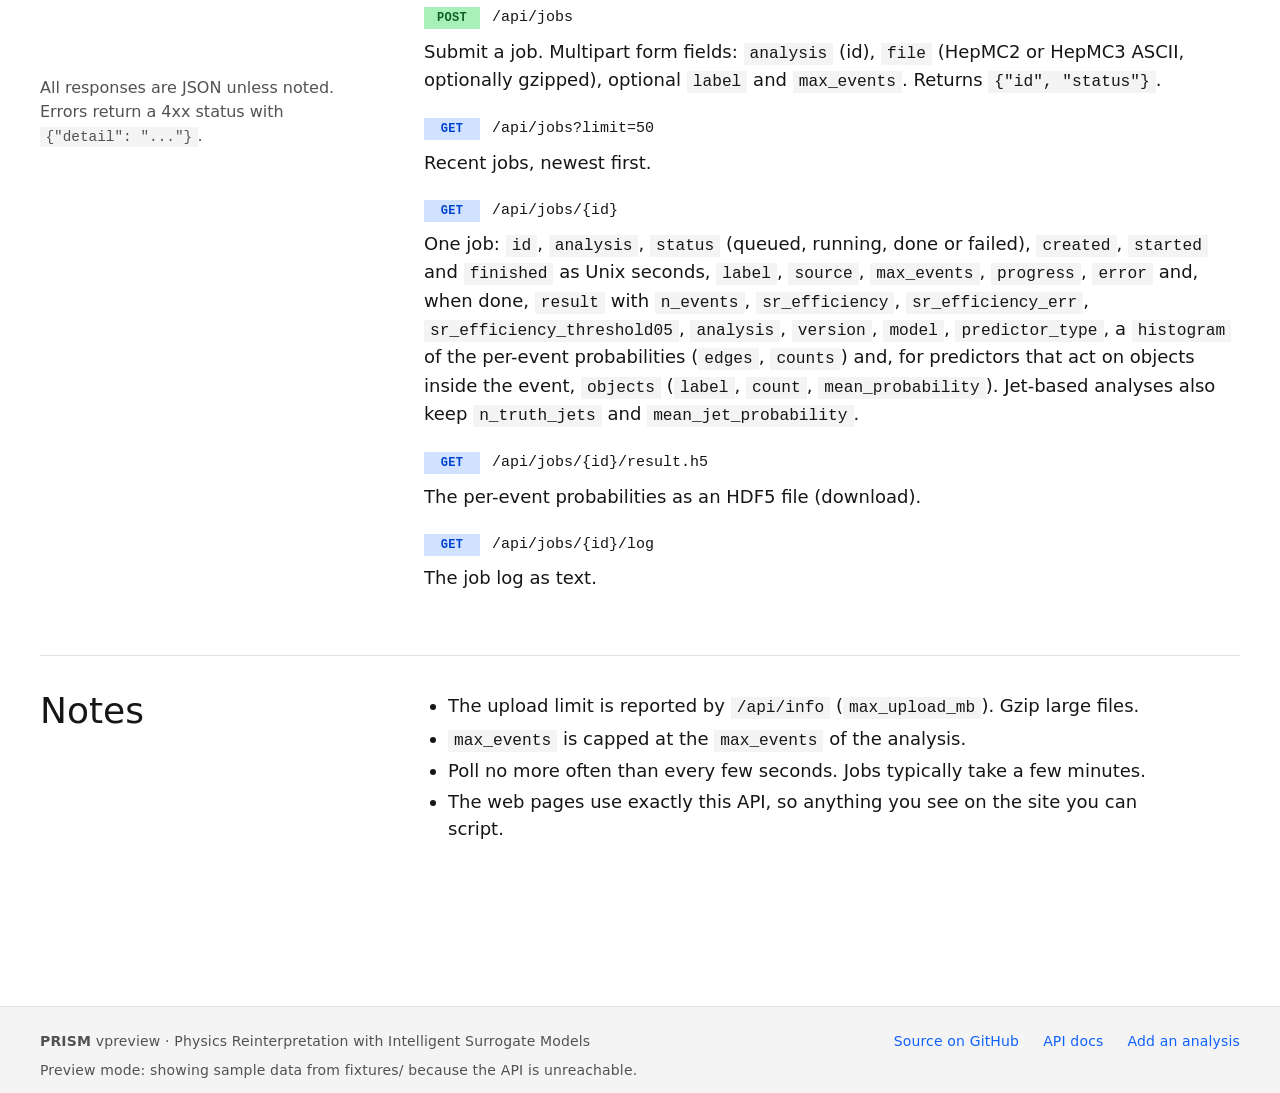
==== commit 63a01491: "Make predictor types a plugin package Documented Predictor interface with registration, a generic re" ====
--- a/src/jet_surrogate/service/static/api.html
+++ b/src/jet_surrogate/service/static/api.html
@@ -111,7 +111,7 @@
           <div class="endpoint"><span class="method">GET</span><code>/api/jobs?limit=50</code></div>
           <p>Recent jobs, newest first.</p>
           <div class="endpoint"><span class="method">GET</span><code>/api/jobs/{id}</code></div>
-          <p>One job: <code>id</code>, <code>analysis</code>, <code>status</code> (queued, running, done or failed), <code>created</code>, <code>started</code> and <code>finished</code> as Unix seconds, <code>label</code>, <code>source</code>, <code>max_events</code>, <code>progress</code>, <code>error</code> and, when done, <code>result</code> with <code>n_events</code>, <code>n_truth_jets</code>, <code>sr_efficiency</code>, <code>sr_efficiency_err</code>, <code>sr_efficiency_threshold05</code>, <code>mean_jet_probability</code>, <code>model</code>, <code>analysis</code>, <code>version</code> and a <code>histogram</code> of the per-event probabilities (<code>edges</code>, <code>counts</code>).</p>
+          <p>One job: <code>id</code>, <code>analysis</code>, <code>status</code> (queued, running, done or failed), <code>created</code>, <code>started</code> and <code>finished</code> as Unix seconds, <code>label</code>, <code>source</code>, <code>max_events</code>, <code>progress</code>, <code>error</code> and, when done, <code>result</code> with <code>n_events</code>, <code>sr_efficiency</code>, <code>sr_efficiency_err</code>, <code>sr_efficiency_threshold05</code>, <code>analysis</code>, <code>version</code>, <code>model</code>, <code>predictor_type</code>, a <code>histogram</code> of the per-event probabilities (<code>edges</code>, <code>counts</code>) and, for predictors that act on objects inside the event, <code>objects</code> (<code>label</code>, <code>count</code>, <code>mean_probability</code>). Jet-based analyses also keep <code>n_truth_jets</code> and <code>mean_jet_probability</code>.</p>
           <div class="endpoint"><span class="method">GET</span><code>/api/jobs/{id}/result.h5</code></div>
           <p>The per-event probabilities as an HDF5 file (download).</p>
           <div class="endpoint"><span class="method">GET</span><code>/api/jobs/{id}/log</code></div>
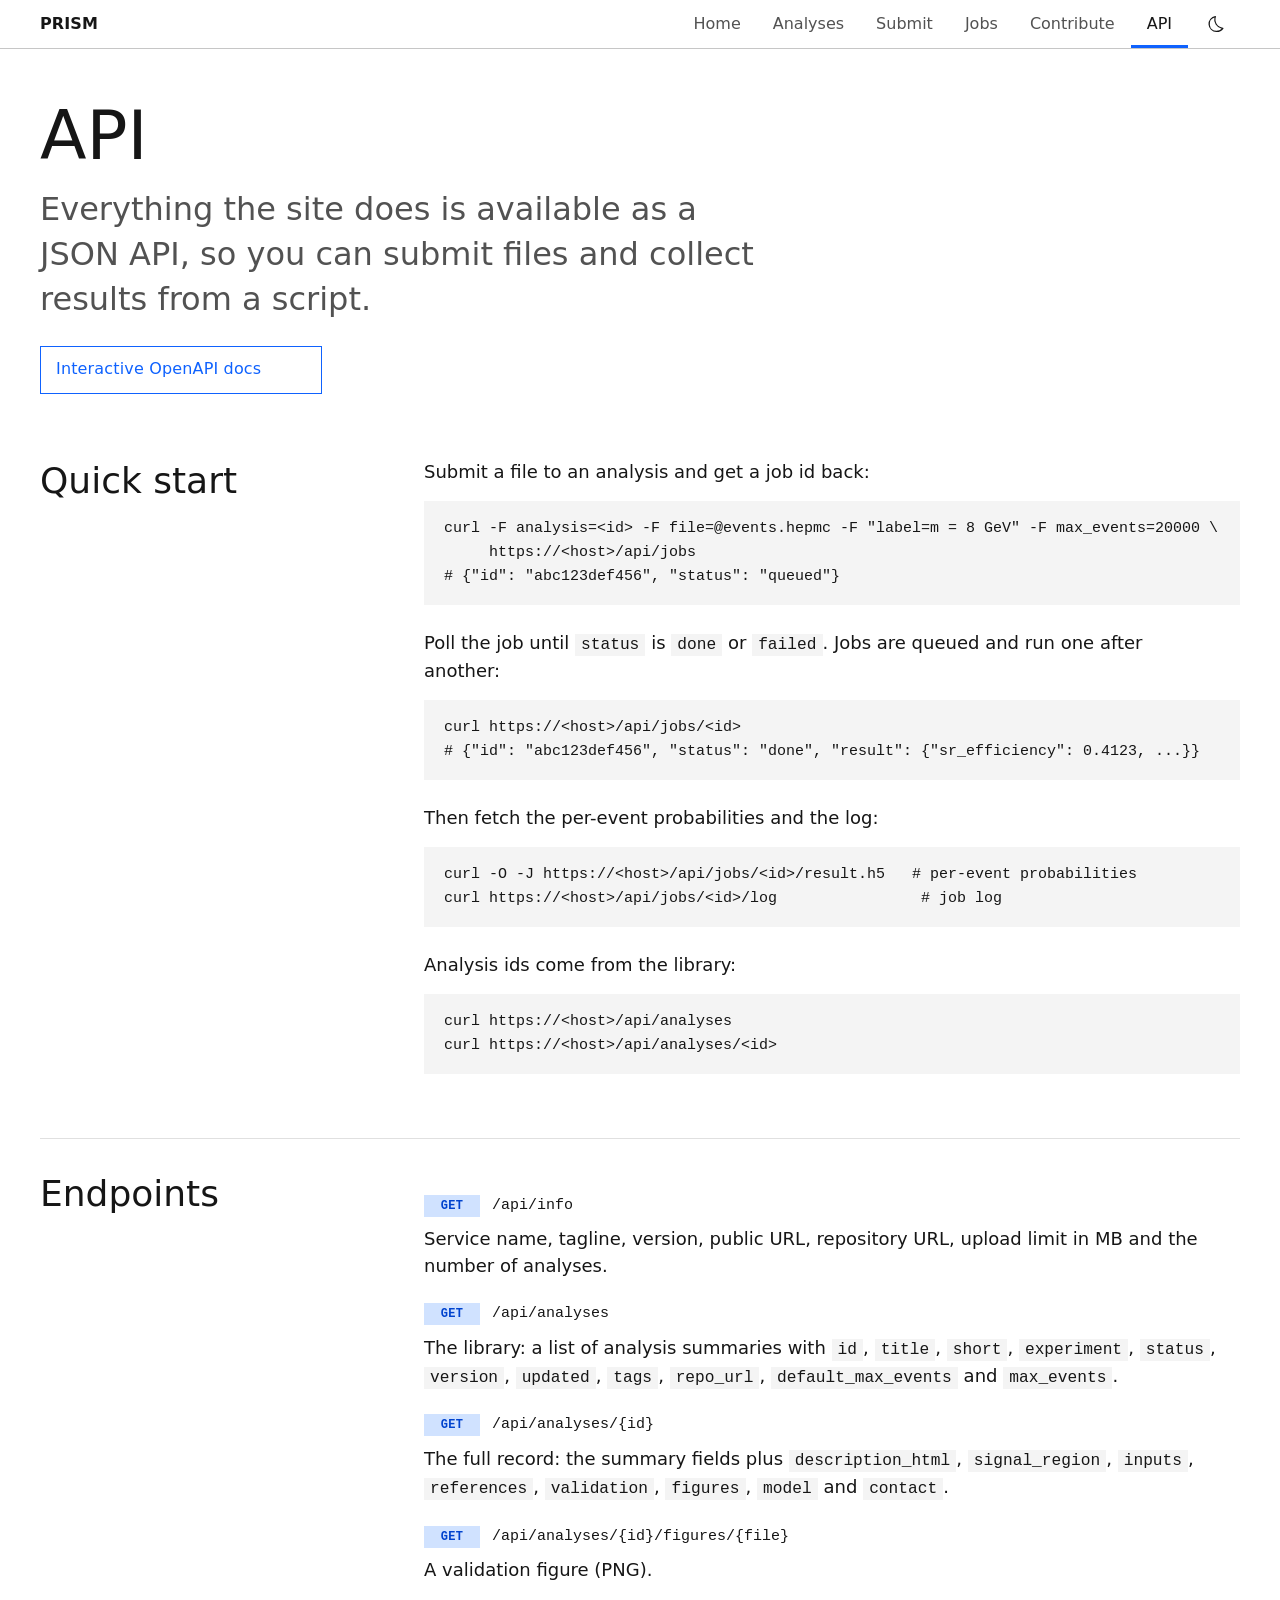
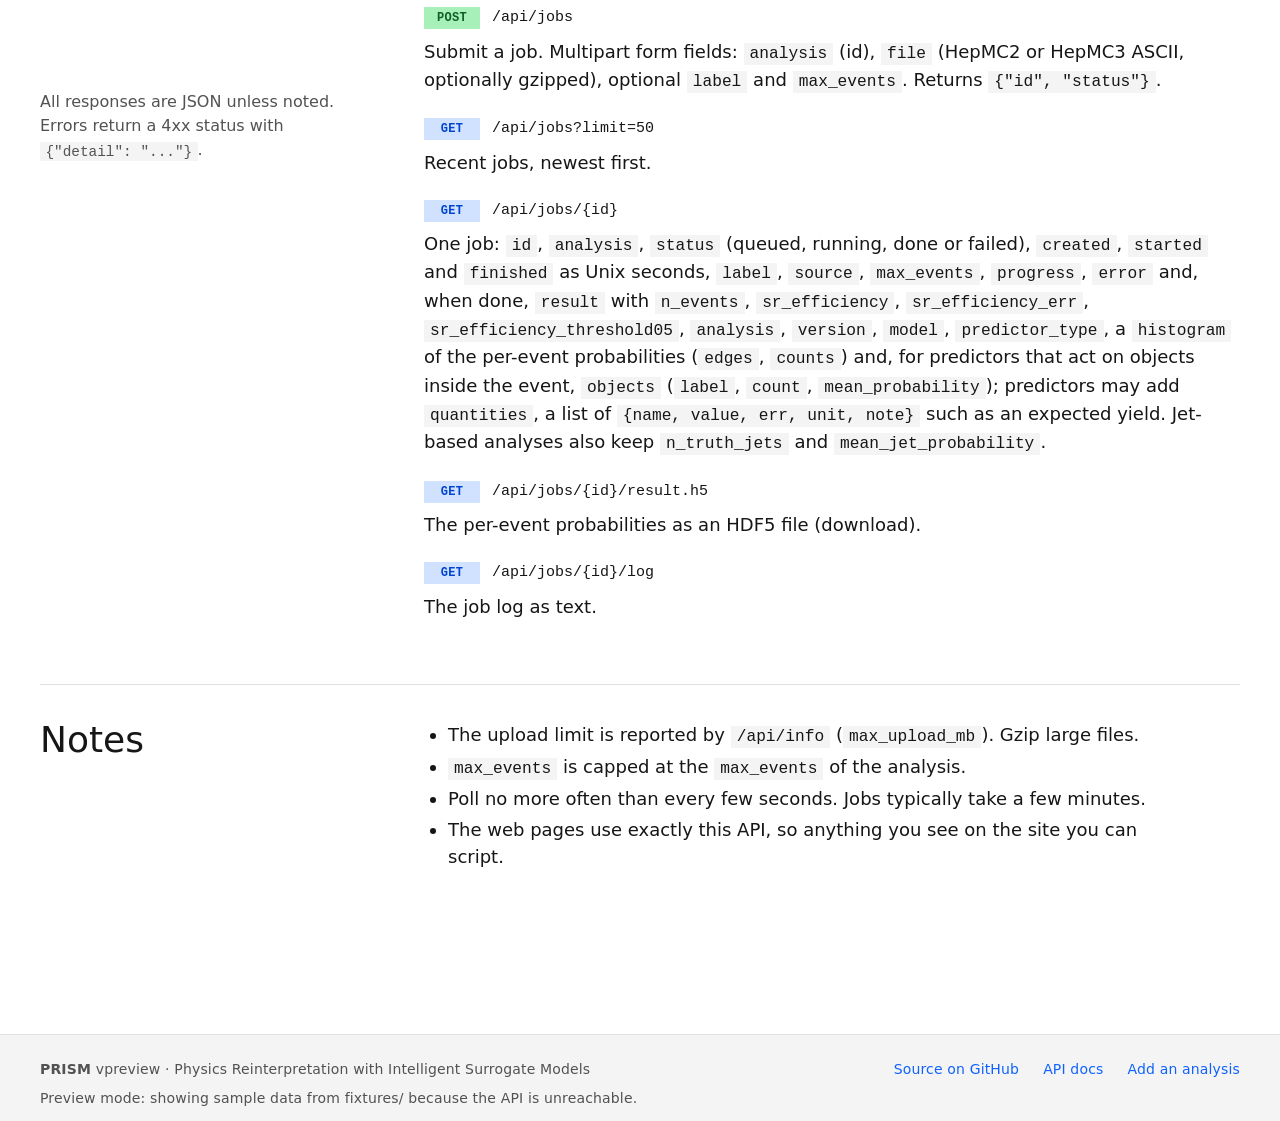
==== commit fccb2375: "Let each analysis bring its own predictor predictor.py next to analysis.yaml is loaded for that anal" ====
--- a/src/jet_surrogate/service/static/api.html
+++ b/src/jet_surrogate/service/static/api.html
@@ -111,7 +111,7 @@
           <div class="endpoint"><span class="method">GET</span><code>/api/jobs?limit=50</code></div>
           <p>Recent jobs, newest first.</p>
           <div class="endpoint"><span class="method">GET</span><code>/api/jobs/{id}</code></div>
-          <p>One job: <code>id</code>, <code>analysis</code>, <code>status</code> (queued, running, done or failed), <code>created</code>, <code>started</code> and <code>finished</code> as Unix seconds, <code>label</code>, <code>source</code>, <code>max_events</code>, <code>progress</code>, <code>error</code> and, when done, <code>result</code> with <code>n_events</code>, <code>sr_efficiency</code>, <code>sr_efficiency_err</code>, <code>sr_efficiency_threshold05</code>, <code>analysis</code>, <code>version</code>, <code>model</code>, <code>predictor_type</code>, a <code>histogram</code> of the per-event probabilities (<code>edges</code>, <code>counts</code>) and, for predictors that act on objects inside the event, <code>objects</code> (<code>label</code>, <code>count</code>, <code>mean_probability</code>). Jet-based analyses also keep <code>n_truth_jets</code> and <code>mean_jet_probability</code>.</p>
+          <p>One job: <code>id</code>, <code>analysis</code>, <code>status</code> (queued, running, done or failed), <code>created</code>, <code>started</code> and <code>finished</code> as Unix seconds, <code>label</code>, <code>source</code>, <code>max_events</code>, <code>progress</code>, <code>error</code> and, when done, <code>result</code> with <code>n_events</code>, <code>sr_efficiency</code>, <code>sr_efficiency_err</code>, <code>sr_efficiency_threshold05</code>, <code>analysis</code>, <code>version</code>, <code>model</code>, <code>predictor_type</code>, a <code>histogram</code> of the per-event probabilities (<code>edges</code>, <code>counts</code>) and, for predictors that act on objects inside the event, <code>objects</code> (<code>label</code>, <code>count</code>, <code>mean_probability</code>); predictors may add <code>quantities</code>, a list of <code>{name, value, err, unit, note}</code> such as an expected yield. Jet-based analyses also keep <code>n_truth_jets</code> and <code>mean_jet_probability</code>.</p>
           <div class="endpoint"><span class="method">GET</span><code>/api/jobs/{id}/result.h5</code></div>
           <p>The per-event probabilities as an HDF5 file (download).</p>
           <div class="endpoint"><span class="method">GET</span><code>/api/jobs/{id}/log</code></div>
